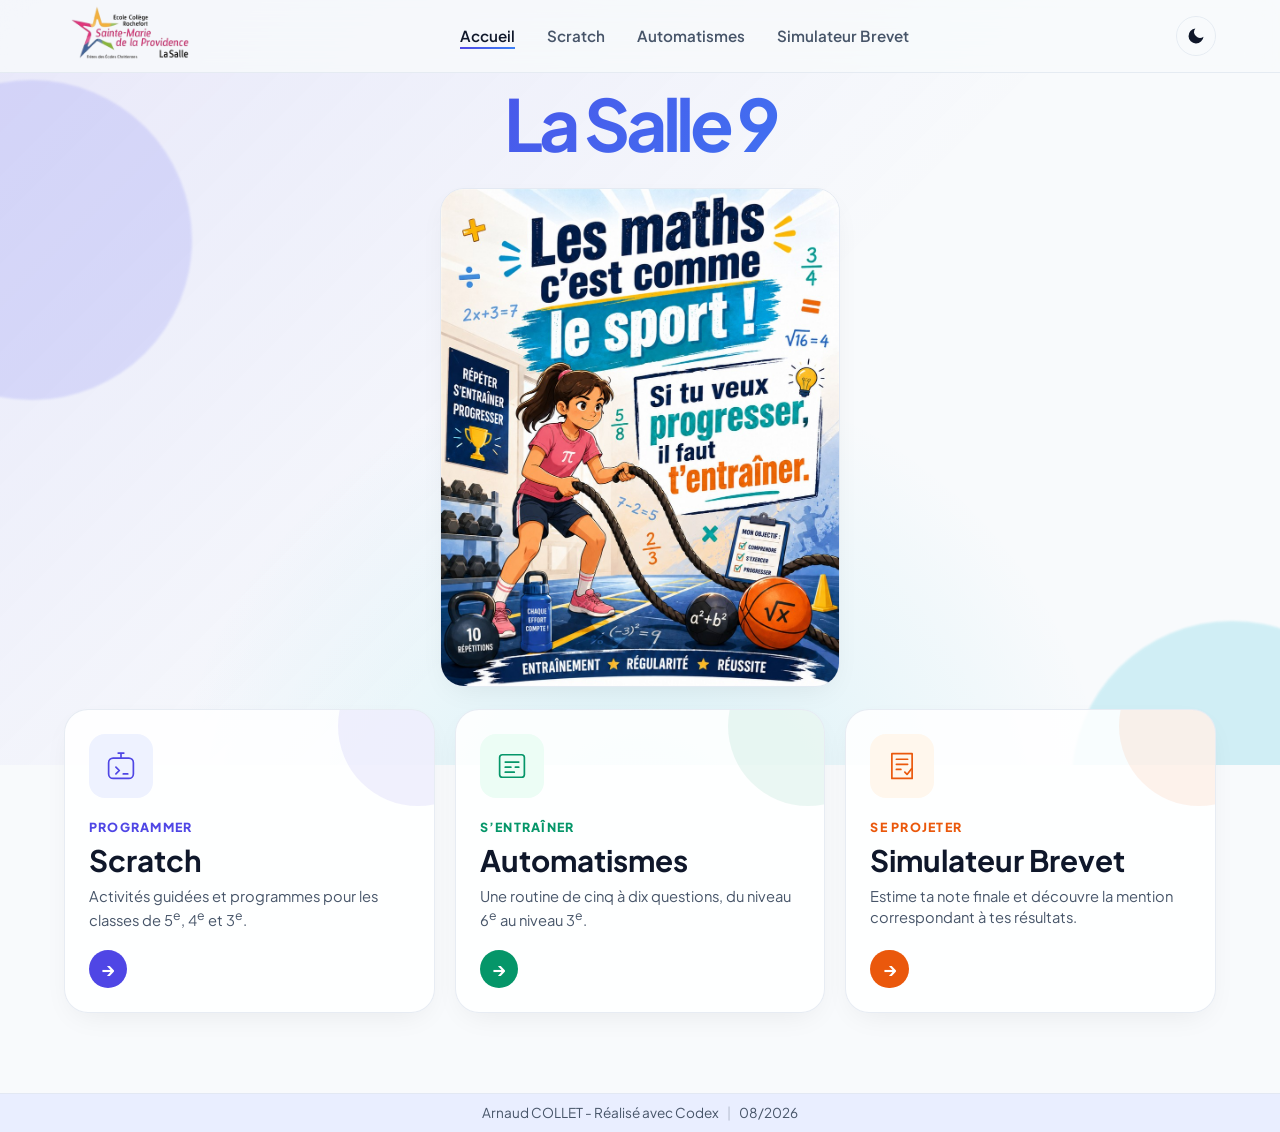
==== index.html @ 9bdbd136 "Corrige le menu sombre et compacte la synthèse" ====
<!DOCTYPE html>
<html lang="fr" data-theme="light">

<head>
  <meta charset="UTF-8">
  <meta name="viewport" content="width=device-width, initial-scale=1.0">
  <meta name="description"
    content="La Salle 9 : activités Scratch, entraînement aux automatismes et simulateur du brevet.">
  <meta name="author" content="Arnaud Collet">
  <meta name="theme-color" content="#f8fafc" media="(prefers-color-scheme: light)">
  <meta name="theme-color" content="#0b0f19" media="(prefers-color-scheme: dark)">
  <link rel="icon" href="assets/favicon.svg" type="image/svg+xml">
  <title>La Salle 9 - Accueil</title>
  <link rel="stylesheet" href="css/style.css?v=32">
  <link rel="stylesheet" href="css/accueil.css?v=8">
</head>

<body>
  <header class="navbar">
    <div class="container nav-container">
      <a href="index.html" class="logo" id="nav-logo" aria-label="La Salle 9 - Accueil">
        <img class="logo-image" src="assets/logo-providence.png" alt="">
      </a>

      <nav aria-label="Navigation principale">
        <ul class="nav-links">
          <li><a href="index.html" class="nav-link active" aria-current="page">Accueil</a></li>
          <li><a href="scratch.html" class="nav-link">Scratch</a></li>
          <li><a href="automatismes/index.html" class="nav-link">Automatismes</a></li>
          <li><a href="calculateur-brevet.html" class="nav-link">Simulateur Brevet</a></li>
        </ul>
      </nav>

      <div class="nav-actions">
        <button class="theme-toggle" id="theme-btn" aria-label="Changer le thème">
          <svg class="moon-icon" viewBox="0 0 24 24" aria-hidden="true">
            <path d="M21 12.79A9 9 0 1 1 11.21 3 7 7 0 0 0 21 12.79z" />
          </svg>
          <svg class="sun-icon" viewBox="0 0 24 24" aria-hidden="true">
            <circle cx="12" cy="12" r="5" />
            <path d="M12 1v2m0 18v2M4.22 4.22l1.42 1.42m12.72 12.72 1.42 1.42M1 12h2m18 0h2M4.22 19.78l1.42-1.42M18.36 5.64l1.42-1.42" />
          </svg>
        </button>
        <button class="menu-toggle" id="menu-btn" aria-label="Menu principal" aria-expanded="false">
          <svg width="24" height="24" viewBox="0 0 24 24" fill="none" stroke="currentColor" stroke-width="2"
            stroke-linecap="round" aria-hidden="true">
            <path d="M4 6h16M4 12h16M4 18h16" />
          </svg>
        </button>
      </div>
    </div>
  </header>

  <main>
    <section class="portal-hero">
      <div class="portal-orb portal-orb-one"></div>
      <div class="portal-orb portal-orb-two"></div>
      <div class="container portal-hero-content">
        <h1><span>La Salle 9</span></h1>
        <img class="portal-illustration" src="assets/accueil-effort.jpg"
          alt="Les maths, c’est comme le sport : pour progresser, il faut s’entraîner"
          width="900" height="1125" decoding="async" fetchpriority="high">
      </div>
    </section>

    <section class="container portal-section" aria-labelledby="spaces-title">
      <h2 id="spaces-title" class="sr-only">Choisir un espace</h2>
      <div class="portal-grid">
        <a class="portal-card portal-card-scratch" href="scratch.html">
          <span class="portal-card-icon" aria-hidden="true">
            <svg viewBox="0 0 64 64">
              <path d="M18 18h28a8 8 0 0 1 8 8v20a8 8 0 0 1-8 8H18a8 8 0 0 1-8-8V26a8 8 0 0 1 8-8Z" />
              <path d="M32 18V9m-5 0h10M23 34l6 6-6 6m13 0h8" />
            </svg>
          </span>
          <span class="portal-card-copy">
            <span class="portal-kicker">Programmer</span>
            <strong>Scratch</strong>
            <span>Activités guidées et programmes pour les classes de 5<sup>e</sup>, 4<sup>e</sup> et 3<sup>e</sup>.</span>
          </span>
          <span class="portal-arrow" aria-hidden="true">→</span>
        </a>

        <a class="portal-card portal-card-auto" href="automatismes/index.html">
          <span class="portal-card-icon" aria-hidden="true">
            <svg viewBox="0 0 64 64">
              <path d="M15 12h34a5 5 0 0 1 5 5v30a5 5 0 0 1-5 5H15a5 5 0 0 1-5-5V17a5 5 0 0 1 5-5Z" />
              <path d="M20 25h24M20 34h10m8 0h6M20 43h16" />
            </svg>
          </span>
          <span class="portal-card-copy">
            <span class="portal-kicker">S’entraîner</span>
            <strong>Automatismes</strong>
            <span>Une routine de cinq à dix questions, du niveau 6<sup>e</sup> au niveau 3<sup>e</sup>.</span>
          </span>
          <span class="portal-arrow" aria-hidden="true">→</span>
        </a>

        <a class="portal-card portal-card-brevet" href="calculateur-brevet.html">
          <span class="portal-card-icon" aria-hidden="true">
            <svg viewBox="0 0 64 64">
              <path d="M14 10h36v44H14zM22 20h20M22 29h20M22 38h8" />
              <path d="m37 43 4 4 8-10" />
            </svg>
          </span>
          <span class="portal-card-copy">
            <span class="portal-kicker">Se projeter</span>
            <strong>Simulateur Brevet</strong>
            <span>Estime ta note finale et découvre la mention correspondant à tes résultats.</span>
          </span>
          <span class="portal-arrow" aria-hidden="true">→</span>
        </a>
      </div>
    </section>
  </main>

  <footer class="footer">
    <div class="container footer-content">
      <div class="footer-nav">
        <a href="index.html" class="footer-nav-link">Accueil</a>
        <a href="scratch.html" class="footer-nav-link">Scratch</a>
        <a href="automatismes/index.html" class="footer-nav-link">Automatismes</a>
        <a href="calculateur-brevet.html" class="footer-nav-link">Simulateur Brevet</a>
      </div>
      <div class="copyright">
        <span>Arnaud COLLET - Réalisé avec Codex</span>
        <span class="divider">|</span>
        <span>08/2026</span>
      </div>
    </div>
  </footer>

  <script src="js/main.js?v=3"></script>
</body>

</html>
---- css/style.css ----
@import url('https://fonts.googleapis.com/css2?family=Plus+Jakarta+Sans:wght@300;400;500;600;700;800&display=swap');

/* ==========================================================================
   Variables & Theme Definition
   ========================================================================== */
:root {
  /* Light Theme Variables */
  --bg-primary: #f8fafc;
  --bg-secondary: #ffffff;
  --text-primary: #0f172a;
  --text-secondary: #475569;
  --accent: #4f46e5;
  --accent-light: #e0e7ff;
  --accent-gradient: linear-gradient(135deg, #4f46e5 0%, #3b82f6 100%);
  --accent-glow: rgba(79, 70, 229, 0.15);

  --card-bg: rgba(255, 255, 255, 0.85);
  --card-border: rgba(226, 232, 240, 0.8);
  --shadow-sm: 0 2px 8px rgba(0, 0, 0, 0.04);
  --shadow-md: 0 10px 30px -10px rgba(0, 0, 0, 0.08);
  --shadow-lg: 0 20px 40px -15px rgba(0, 0, 0, 0.12);

  --nav-bg: rgba(248, 250, 252, 0.8);
  --menu-surface: color-mix(in srgb, var(--accent-light) 72%, var(--bg-secondary));
  --footer-bg: #0f172a;
  --footer-text: #94a3b8;

  /* Indicators */
  --badge-consignes-bg: #fee2e2;
  --badge-consignes-text: #ef4444;
  --badge-programme-bg: #d1fae5;
  --badge-programme-text: #10b981;

  --transition-fast: 0.2s cubic-bezier(0.4, 0, 0.2, 1);
  --transition-normal: 0.3s cubic-bezier(0.4, 0, 0.2, 1);
  --transition-slow: 0.5s cubic-bezier(0.4, 0, 0.2, 1);
}

[data-theme="dark"] {
  /* Dark Theme Variables */
  --bg-primary: #0b0f19;
  --bg-secondary: #111827;
  --text-primary: #f8fafc;
  --text-secondary: #94a3b8;
  --accent: #6366f1;
  --accent-light: rgba(99, 102, 241, 0.15);
  --accent-gradient: linear-gradient(135deg, #6366f1 0%, #3b82f6 100%);
  --accent-glow: rgba(99, 102, 241, 0.25);

  --card-bg: rgba(17, 24, 39, 0.7);
  --card-border: rgba(255, 255, 255, 0.06);
  --shadow-sm: 0 2px 8px rgba(0, 0, 0, 0.2);
  --shadow-md: 0 10px 35px -10px rgba(0, 0, 0, 0.5);
  --shadow-lg: 0 25px 50px -15px rgba(0, 0, 0, 0.7);

  --nav-bg: rgba(11, 15, 25, 0.85);
  --menu-surface: #111827;
  --footer-bg: #030712;
  --footer-text: #64748b;

  /* Indicators */
  --badge-consignes-bg: rgba(239, 68, 68, 0.15);
  --badge-consignes-text: #f87171;
  --badge-programme-bg: rgba(16, 185, 129, 0.15);
  --badge-programme-text: #34d399;
}

/* ==========================================================================
   Base Styles
   ========================================================================== */
*,
*::before,
*::after {
  box-sizing: border-box;
  margin: 0;
  padding: 0;
}

html {
  scroll-behavior: smooth;
}

body {
  font-family: 'Plus Jakarta Sans', sans-serif;
  background-color: var(--bg-primary);
  color: var(--text-primary);
  line-height: 1.6;
  transition: background-color var(--transition-normal), color var(--transition-normal);
  overflow-x: hidden;
}

body.scratch-page {
  background:
    radial-gradient(circle at 8% 9%, var(--accent-glow), transparent 28rem),
    radial-gradient(circle at 94% 36%, rgba(6, 182, 212, 0.08), transparent 25rem),
    var(--bg-primary);
}

/* Custom Scrollbar */
::-webkit-scrollbar {
  width: 10px;
}

::-webkit-scrollbar-track {
  background: var(--bg-primary);
}

::-webkit-scrollbar-thumb {
  background: var(--text-secondary);
  border-radius: 5px;
  border: 3px solid var(--bg-primary);
}

::-webkit-scrollbar-thumb:hover {
  background: var(--accent);
}

/* ==========================================================================
   Typography
   ========================================================================== */
h1,
h2,
h3,
h4 {
  font-weight: 700;
  letter-spacing: -0.025em;
  line-height: 1.25;
}

a {
  color: inherit;
  text-decoration: none;
  transition: color var(--transition-fast);
}

/* ==========================================================================
   Layout Containers
   ========================================================================== */
.container {
  max-width: 1200px;
  margin: 0 auto;
  padding: 0 1.5rem;
}

.section-padding {
  padding: 6rem 0;
}

/* ==========================================================================
   Navbar Component
   ========================================================================== */
.navbar {
  position: fixed;
  top: 0;
  left: 0;
  right: 0;
  z-index: 100;
  background-color: var(--nav-bg);
  backdrop-filter: blur(16px);
  -webkit-backdrop-filter: blur(16px);
  border-bottom: 1px solid var(--card-border);
  transition: background-color var(--transition-normal), border-color var(--transition-normal);
}

.nav-container {
  display: flex;
  justify-content: space-between;
  align-items: center;
  height: 4.5rem;
}

.logo {
  display: flex;
  align-items: center;
  gap: 0.5rem;
  font-size: 1.25rem;
  font-weight: 800;
  background: var(--accent-gradient);
  -webkit-background-clip: text;
  -webkit-text-fill-color: transparent;
}

.logo-image {
  display: block;
  flex-shrink: 0;
  width: auto;
  height: 4rem;
  max-width: min(9rem, 40vw);
  object-fit: contain;
}

.nav-links {
  display: flex;
  align-items: center;
  gap: 2rem;
  list-style: none;
}

.nav-link {
  font-size: 0.95rem;
  font-weight: 600;
  color: var(--text-secondary);
  position: relative;
  padding: 0.25rem 0;
}

.nav-link:hover,
.nav-link.active {
  color: var(--text-primary);
}

.nav-link::after {
  content: '';
  position: absolute;
  bottom: 0;
  left: 0;
  width: 0;
  height: 2px;
  background: var(--accent-gradient);
  transition: width var(--transition-fast);
}

.nav-link:hover::after,
.nav-link.active::after {
  width: 100%;
}

.nav-actions {
  display: flex;
  align-items: center;
  gap: 1rem;
}

/* Theme Toggle Button */
.theme-toggle {
  background: none;
  border: 1px solid var(--card-border);
  color: var(--text-primary);
  width: 2.5rem;
  height: 2.5rem;
  border-radius: 50%;
  cursor: pointer;
  display: flex;
  align-items: center;
  justify-content: center;
  transition: background-color var(--transition-fast), border-color var(--transition-fast), transform var(--transition-fast);
}

.theme-toggle:hover {
  background-color: var(--accent-light);
  border-color: var(--accent);
  transform: scale(1.05);
}

.theme-toggle svg {
  width: 1.25rem;
  height: 1.25rem;
  fill: currentColor;
  -webkit-text-fill-color: initial;
}

.theme-toggle .sun-icon {
  display: none;
}

[data-theme="dark"] .theme-toggle .sun-icon {
  display: block;
}

[data-theme="dark"] .theme-toggle .moon-icon {
  display: none;
}

/* Mobile Menu Button */
.menu-toggle {
  display: none;
  background: none;
  border: none;
  color: var(--text-primary);
  cursor: pointer;
  padding: 0.5rem;
}

/* ==========================================================================
   Hero Section
   ========================================================================== */
.hero {
  position: relative;
  padding: 7rem 0 2rem 0;
  overflow: visible;
  text-align: center;
}

.hero-glow {
  position: absolute;
  top: -10%;
  left: 50%;
  transform: translateX(-50%);
  width: 850px;
  height: 850px;
  background: radial-gradient(circle, var(--accent-glow) 0%, transparent 70%);
  z-index: 0;
  pointer-events: none;
}

.hero > .container {
  position: relative;
  z-index: 2;
}

.hero-title {
  font-size: 3.5rem;
  font-weight: 800;
  margin-bottom: 1.5rem;
  background: var(--accent-gradient);
  -webkit-background-clip: text;
  -webkit-text-fill-color: transparent;
  animation: fadeInUp 0.8s ease-out;
}

.hero-subtitle {
  display: flex;
  align-items: center;
  justify-content: center;
  gap: 0.35rem;
  font-size: 1.5rem;
  font-weight: 400;
  max-width: none;
  margin: 0 auto;
  color: var(--text-secondary);
  line-height: 1.5;
  font-style: italic;
  white-space: nowrap !important;
  animation: fadeInUp 1s ease-out;
}

.hero-quote-text {
  line-height: 1.5;
}

.hero-intro {
  width: 100%;
  max-width: 100%;
  overflow-x: auto;
  margin: 0 auto;
  color: var(--text-secondary);
  font-size: 1.5rem;
  font-weight: 500;
  white-space: nowrap !important;
  scrollbar-width: none;
  animation: fadeInUp 1s ease-out;
}

.hero-intro::-webkit-scrollbar {
  display: none;
}

.hero-image {
  display: block;
  width: min(100%, 400px);
  height: auto;
  margin: 2.25rem auto 0;
  border: 1px solid var(--card-border);
  border-radius: 1.5rem;
  box-shadow: var(--shadow-lg);
  animation: fadeInUp 1.15s ease-out;
}

/* ==========================================================================
   Cards & Grids (Grade Levels)
   ========================================================================== */
.grid-grades {
  position: relative;
  z-index: 2;
  display: grid;
  grid-template-columns: repeat(3, 1fr);
  gap: 2.5rem;
  margin-top: 1.5rem;
}

.scratch-level-grid {
  width: 80%;
  margin-right: auto;
  margin-left: auto;
}

.scratch-page .card-grade {
  padding: 2rem 1.5rem;
}

.scratch-page .card-icon-container {
  width: 4rem;
  height: 4rem;
  margin-bottom: 1.25rem;
  border-radius: 1rem;
}

.scratch-page .card-icon-container svg {
  width: 2.4rem;
  height: 2.4rem;
}

.scratch-page .card-title {
  margin-bottom: 0.7rem;
  font-size: 1.5rem;
}

.scratch-page .card-desc {
  margin-bottom: 1.25rem;
  font-size: 0.9rem;
  line-height: 1.45;
}

.scratch-page .card-button {
  margin-top: auto;
  padding: 0.65rem 1.2rem;
  font-size: 0.9rem;
}

.card-grade {
  background: var(--card-bg);
  border: 1px solid var(--card-border);
  border-radius: 1.5rem;
  padding: 3rem 2rem;
  display: flex;
  flex-direction: column;
  align-items: center;
  text-align: center;
  transition: transform var(--transition-normal), border-color var(--transition-normal), box-shadow var(--transition-normal);
  box-shadow: var(--shadow-sm);
  position: relative;
  overflow: hidden;
}

.card-grade::before {
  content: '';
  position: absolute;
  top: 0;
  left: 0;
  width: 100%;
  height: 4px;
  background: var(--accent-gradient);
  opacity: 0;
  transition: opacity var(--transition-normal);
}

.card-grade:hover {
  transform: translateY(-8px);
  border-color: var(--accent);
  box-shadow: var(--shadow-lg);
}

.card-grade:hover::before {
  opacity: 1;
}

.card-icon-container {
  width: 5rem;
  height: 5rem;
  background: var(--accent-light);
  border-radius: 1.25rem;
  display: flex;
  align-items: center;
  justify-content: center;
  margin-bottom: 2rem;
  color: var(--accent);
  font-size: 2rem;
  transition: transform var(--transition-normal);
}

.card-icon-container svg {
  fill: none;
  stroke: var(--accent);
  stroke-width: 2;
  stroke-linecap: round;
  stroke-linejoin: round;
}

/* Colorful computing icons on the home page */
#card-3e .card-icon-container {
  background: linear-gradient(145deg, #dbeafe, #e0e7ff);
  box-shadow: 0 12px 30px -12px rgba(37, 99, 235, 0.55);
}

#card-4e .card-icon-container {
  background: linear-gradient(145deg, #ffedd5, #fce7f3);
  box-shadow: 0 12px 30px -12px rgba(234, 88, 12, 0.5);
}

#card-5e .card-icon-container {
  background: linear-gradient(145deg, #d1fae5, #cffafe);
  box-shadow: 0 12px 30px -12px rgba(5, 150, 105, 0.5);
}

#card-3e .icon-surface {
  fill: #1e293b;
  stroke: #2563eb;
}

#card-3e .icon-primary {
  stroke: #60a5fa;
}

#card-3e .icon-secondary {
  stroke: #a78bfa;
}

#card-3e .icon-dot-one {
  fill: #fb7185;
  stroke: none;
}

#card-3e .icon-dot-two {
  fill: #fbbf24;
  stroke: none;
}

#card-4e .icon-surface {
  fill: #fff7ed;
  stroke: #f97316;
}

#card-4e .icon-chip {
  fill: #7c3aed;
  stroke: #c084fc;
}

#card-4e .icon-primary {
  stroke: #f97316;
}

#card-4e .icon-secondary-fill {
  fill: #facc15;
  stroke: none;
}

#card-5e .icon-surface {
  fill: #ecfeff;
  stroke: #0891b2;
}

#card-5e .icon-primary {
  stroke: #10b981;
}

#card-5e .icon-secondary {
  stroke: #0e7490;
}

#card-5e .icon-secondary-fill {
  fill: #f59e0b;
  stroke: none;
}

#card-5e .icon-eye-one {
  fill: #2563eb;
  stroke: none;
}

#card-5e .icon-eye-two {
  fill: #8b5cf6;
  stroke: none;
}

[data-theme="dark"] #card-3e .card-icon-container {
  background: linear-gradient(145deg, rgba(37, 99, 235, 0.28), rgba(124, 58, 237, 0.22));
}

[data-theme="dark"] #card-4e .card-icon-container {
  background: linear-gradient(145deg, rgba(249, 115, 22, 0.26), rgba(219, 39, 119, 0.2));
}

[data-theme="dark"] #card-5e .card-icon-container {
  background: linear-gradient(145deg, rgba(16, 185, 129, 0.24), rgba(8, 145, 178, 0.22));
}

.card-grade:hover .card-icon-container {
  transform: scale(1.1) rotate(5deg);
}

.card-title {
  font-size: 1.75rem;
  font-weight: 700;
  margin-bottom: 1rem;
}

.card-desc {
  color: var(--text-secondary);
  margin-bottom: 2rem;
  font-size: 0.95rem;
}

.card-button {
  display: inline-flex;
  align-items: center;
  gap: 0.5rem;
  font-weight: 700;
  font-size: 0.95rem;
  color: var(--accent);
  background: transparent;
  border: 2px solid var(--accent);
  padding: 0.75rem 1.5rem;
  border-radius: 50px;
  cursor: pointer;
  transition: background-color var(--transition-fast), color var(--transition-fast), transform var(--transition-fast);
}

.card-grade:hover .card-button {
  background: var(--accent-gradient);
  color: #ffffff;
  border-color: transparent;
}

.card-button svg {
  width: 1rem;
  height: 1rem;
  fill: none;
  stroke: currentColor;
  stroke-width: 2;
  stroke-linecap: round;
  stroke-linejoin: round;
  transition: transform var(--transition-fast);
}

.card-button:hover svg {
  transform: translateX(3px);
}

/* ==========================================================================
   Page Header
   ========================================================================== */
.product-header {
  position: relative;
  padding: 8rem 0 1.5rem;
  overflow: hidden;
}

.product-header::before {
  content: '';
  position: absolute;
  inset: 0;
  z-index: -1;
  background:
    radial-gradient(circle at 8% 25%, var(--accent-glow), transparent 32rem),
    radial-gradient(circle at 92% 75%, color-mix(in srgb, #06b6d4 8%, transparent), transparent 26rem);
}

.product-header-card {
  position: relative;
  min-height: 10rem;
  padding: 2rem;
  overflow: hidden;
  border: 1px solid var(--card-border);
  border-radius: 1.5rem;
  background: var(--card-bg);
  box-shadow: var(--shadow-md);
  backdrop-filter: blur(14px);
  -webkit-backdrop-filter: blur(14px);
}

.product-header-card::before {
  content: '';
  position: absolute;
  z-index: -1;
  width: 14rem;
  height: 14rem;
  top: -9rem;
  left: -5rem;
  border-radius: 50%;
  background: var(--accent);
  opacity: 0.08;
}

.product-title {
  width: fit-content;
  margin: 0;
  color: transparent;
  background: var(--accent-gradient);
  background-clip: text;
  -webkit-background-clip: text;
  -webkit-text-fill-color: transparent;
  font-size: clamp(2rem, 5vw, 3.25rem);
  font-weight: 800;
  letter-spacing: -0.05em;
  line-height: 1.08;
}

.product-subtitle {
  max-width: 900px;
  margin-top: 0.8rem;
  color: var(--text-secondary);
  font-size: 1rem;
  line-height: 1.6;
}

.scratch-header-card {
  display: grid;
  grid-template-columns: minmax(0, 1fr) auto;
  align-items: center;
  gap: 2rem;
}

.scratch-product-header::before {
  display: none;
}

.scratch-header-image {
  width: 9rem;
  height: 9rem;
  margin: 0;
  object-fit: cover;
  border-radius: 1.15rem;
  box-shadow: var(--shadow-md);
}

.page-header {
  padding: 10rem 0 3rem 0;
  background: radial-gradient(circle at 10% 10%, var(--accent-glow) 0%, transparent 40%);
}

body[data-grade="5e"] .page-header,
body[data-grade="4e"] .page-header,
body[data-grade="3e"] .page-header {
  padding-top: 7.5rem;
}

.back-link {
  display: inline-flex;
  align-items: center;
  gap: 0.5rem;
  padding: 0.65rem 1rem;
  border: 1px solid var(--card-border);
  border-radius: 0.75rem;
  background: var(--bg-secondary);
  box-shadow: var(--shadow-sm);
  font-weight: 600;
  color: var(--text-secondary);
  margin-bottom: 1.5rem;
  transition: color var(--transition-fast), border-color var(--transition-fast),
    background-color var(--transition-fast), transform var(--transition-fast);
}

.back-link:hover {
  color: var(--accent);
  border-color: var(--accent);
  background: var(--accent-light);
  transform: translateY(-1px);
}

.back-link:focus-visible {
  outline: 3px solid var(--accent-glow);
  outline-offset: 3px;
}

.back-link svg {
  width: 1rem;
  height: 1rem;
  fill: none;
  stroke: currentColor;
  stroke-width: 2;
  transform: scaleX(-1);
  transition: transform var(--transition-fast);
}

.back-link:hover svg {
  transform: scaleX(-1) translateX(3px);
}

.page-title-section {
  display: flex;
  align-items: center;
  gap: 1rem;
  margin-bottom: 1rem;
}

.page-title {
  font-size: 3rem;
  font-weight: 800;
}

.page-subtitle {
  width: 100%;
  max-width: none;
  overflow-x: auto;
  color: var(--text-secondary);
  font-size: 1rem;
  white-space: nowrap !important;
  scrollbar-width: none;
}

.page-subtitle::-webkit-scrollbar {
  display: none;
}

/* ==========================================================================
   Assignments Layout & Accordion
   ========================================================================== */
.assignments-list {
  display: flex;
  flex-direction: column;
  gap: 3rem;
}

.card-assignment {
  background: var(--card-bg);
  border: 1px solid var(--card-border);
  border-radius: 1.5rem;
  padding: 2.5rem;
  box-shadow: var(--shadow-md);
  transition: border-color var(--transition-normal), box-shadow var(--transition-normal);
}

.card-assignment:hover {
  border-color: var(--accent-light);
  box-shadow: var(--shadow-lg);
}

.assignment-header {
  display: flex;
  justify-content: space-between;
  align-items: flex-start;
  gap: 1.5rem;
  margin-bottom: 1.5rem;
}

.assignment-title-area {
  display: flex;
  align-items: center;
  gap: 1rem;
}

.assignment-emoji {
  font-size: 2rem;
  background: var(--bg-primary);
  width: 3.5rem;
  height: 3.5rem;
  display: flex;
  align-items: center;
  justify-content: center;
  border-radius: 1rem;
  border: 1px solid var(--card-border);
}

.assignment-title {
  font-size: 1.5rem;
  font-weight: 700;
}

/* Badge Layout */
.assignment-badges {
  display: flex;
  gap: 1rem;
  flex-wrap: wrap;
}

.badge {
  display: inline-flex;
  align-items: center;
  gap: 0.5rem;
  padding: 0.5rem 1rem;
  border-radius: 50px;
  font-size: 0.85rem;
  font-weight: 700;
  font-family: inherit;
  appearance: none;
  border: 1px solid transparent;
  cursor: pointer;
  opacity: 0.62;
  transition: opacity var(--transition-fast), transform var(--transition-fast), box-shadow var(--transition-fast), border-color var(--transition-fast);
}

.badge:hover,
.badge:focus-visible,
.badge.is-active {
  opacity: 1;
  transform: translateY(-1px);
}

.badge.is-active {
  border-color: currentColor;
  box-shadow: var(--shadow-sm);
}

.badge:focus-visible {
  outline: 3px solid var(--accent-light);
  outline-offset: 2px;
}

.badge-consignes {
  background-color: var(--badge-consignes-bg);
  color: var(--badge-consignes-text);
}

.badge-programme {
  background-color: var(--badge-programme-bg);
  color: var(--badge-programme-text);
}

.badge svg {
  width: 0.9rem;
  height: 0.9rem;
  fill: currentColor;
}

/* Embedded Document Frame */
.embed-container {
  position: relative;
  background-color: var(--bg-secondary);
  border: 1px solid var(--card-border);
  border-radius: 1rem;
  overflow: hidden;
  height: 600px;
  box-shadow: var(--shadow-sm);
  display: flex;
  flex-direction: column;
}

.embed-toolbar {
  display: flex;
  justify-content: space-between;
  align-items: center;
  padding: 0.75rem 1.5rem;
  background-color: var(--bg-primary);
  border-bottom: 1px solid var(--card-border);
}

.embed-filename {
  display: flex;
  align-items: center;
  gap: 0.5rem;
  font-size: 0.9rem;
  font-weight: 600;
  color: var(--text-secondary);
}

.embed-filename svg {
  width: 1.1rem;
  height: 1.1rem;
  fill: none;
  stroke: var(--accent);
  stroke-width: 2;
}

.embed-actions {
  display: flex;
  gap: 0.75rem;
}

.btn-embed-action {
  background: var(--bg-secondary);
  border: 1px solid var(--card-border);
  color: var(--text-primary);
  padding: 0.4rem 0.8rem;
  border-radius: 6px;
  font-size: 0.8rem;
  font-weight: 600;
  cursor: pointer;
  display: flex;
  align-items: center;
  gap: 0.25rem;
  transition: background-color var(--transition-fast), border-color var(--transition-fast);
}

.btn-embed-action:hover {
  background-color: var(--accent-light);
  border-color: var(--accent);
  color: var(--accent);
}

.btn-embed-action[hidden] {
  display: none;
}

.btn-embed-action svg {
  width: 0.9rem;
  height: 0.9rem;
  fill: none;
  stroke: currentColor;
  stroke-width: 2;
  stroke-linecap: round;
  stroke-linejoin: round;
}

.embed-iframe-wrapper {
  flex-grow: 1;
  position: relative;
  height: 100%;
}

.embed-iframe {
  width: 100%;
  height: 100%;
  border: none;
}

.embed-container.scratch-view .embed-iframe-wrapper {
  display: grid;
  grid-template-columns: minmax(0, 1fr);
  background-color: var(--bg-primary);
}

.embed-container.scratch-view.scratch-multiple .embed-iframe-wrapper {
  grid-template-columns: repeat(2, minmax(0, 1fr));
}

/* Skeleton / Spinner Loader for iframe */
.skeleton-loader {
  position: absolute;
  top: 0;
  left: 0;
  right: 0;
  bottom: 0;
  background-color: var(--bg-secondary);
  display: flex;
  flex-direction: column;
  align-items: center;
  justify-content: center;
  gap: 1rem;
  z-index: 10;
  transition: opacity 0.5s ease;
  pointer-events: none;
}

.skeleton-loader.is-hidden {
  opacity: 0;
  visibility: hidden;
}

.spinner {
  width: 3rem;
  height: 3rem;
  border: 4px solid var(--card-border);
  border-top-color: var(--accent);
  border-radius: 50%;
  animation: spin 1s linear infinite;
}

.loader-text {
  font-size: 0.9rem;
  color: var(--text-secondary);
  font-weight: 500;
}

/* ==========================================================================
   Footer Component
   ========================================================================== */
.footer {
  background-color: var(--menu-surface);
  color: var(--text-secondary);
  padding: 0.5rem 0;
  border-top: 1px solid var(--card-border);
}

.footer-content {
  display: flex;
  flex-direction: column;
  align-items: center;
  gap: 0;
  text-align: center;
}

.footer-logo {
  font-size: 1.5rem;
  font-weight: 800;
  background: var(--accent-gradient);
  -webkit-background-clip: text;
  -webkit-text-fill-color: transparent;
}

.footer-nav {
  display: none;
}

.footer-nav-link {
  font-size: 0.9rem;
  font-weight: 500;
}

.footer-nav-link:hover {
  color: #ffffff;
}

.copyright {
  font-size: clamp(0.65rem, 2.7vw, 0.85rem);
  margin-top: 0;
  border-top: 0;
  padding-top: 0;
  width: auto;
  display: flex;
  justify-content: center;
  align-items: center;
  gap: 0.5rem;
  white-space: nowrap;
}

.copyright span.divider {
  opacity: 0.3;
}

/* ==========================================================================
   Keyframes & Animations
   ========================================================================== */
@keyframes fadeInUp {
  from {
    opacity: 0;
    transform: translateY(20px);
  }

  to {
    opacity: 1;
    transform: translateY(0);
  }
}

@keyframes spin {
  to {
    transform: rotate(360deg);
  }
}

/* ==========================================================================
   Media Queries & Responsiveness
   ========================================================================== */
@media (max-width: 1024px) {
  .nav-links {
    gap: 1rem;
  }

  .nav-link {
    font-size: 0.86rem;
  }

  .grid-grades {
    gap: 1.5rem;
  }

  .hero-title {
    font-size: 3rem;
  }

  .hero-subtitle {
    white-space: normal;
  }
}

@media (max-width: 768px) {
  .scratch-level-grid {
    width: 100%;
  }

  .scratch-page .card-grade {
    padding: 1.25rem 1.1rem;
    border-radius: 1.2rem;
  }

  .scratch-page .card-icon-container {
    width: 3.5rem;
    height: 3.5rem;
    margin-bottom: 0.75rem;
    border-radius: 1rem;
  }

  .scratch-page .card-icon-container svg {
    width: 2.15rem;
    height: 2.15rem;
  }

  .scratch-page .card-title {
    margin-bottom: 0.5rem;
    font-size: 1.35rem;
  }

  .scratch-page .card-desc {
    margin-bottom: 1rem;
    font-size: 0.84rem;
    line-height: 1.4;
  }

  .scratch-page .card-button {
    padding: 0.6rem 1rem;
    font-size: 0.85rem;
  }

  .section-padding {
    padding: 4rem 0;
  }

  .scratch-page main.section-padding {
    padding-right: 1.5rem;
    padding-left: 1.5rem;
  }

  .product-header {
    padding: 6.5rem 0 1rem;
  }

  .product-header-card {
    min-height: 8rem;
    padding: 1.25rem;
  }

  .scratch-header-card {
    gap: 1rem;
  }

  .scratch-header-image {
    width: 6rem;
    height: 6rem;
    border-radius: 0.9rem;
  }

  .page-subtitle,
  .hero-intro {
    overflow-x: visible;
    white-space: normal !important;
  }

  /* Mobile Navbar */
  .nav-container {
    position: relative;
    justify-content: flex-start;
  }

  .nav-container > nav {
    flex: 0 0 0;
    width: 0;
  }

  .nav-actions {
    flex-shrink: 0;
    gap: 0.5rem;
    margin-left: auto;
  }

  .theme-toggle,
  .menu-toggle {
    display: flex;
    flex-shrink: 0;
    align-items: center;
    justify-content: center;
  }

  .menu-toggle {
    width: 2.5rem;
    height: 2.5rem;
  }

  .nav-links {
    display: none;
    /* Mobile menu toggled by JS */
    position: absolute;
    top: 4.5rem;
    left: 0;
    right: 0;
    background-color: var(--menu-surface);
    flex-direction: column;
    padding: 2rem;
    gap: 1.5rem;
    border-bottom: 1px solid var(--card-border);
    box-shadow: var(--shadow-lg);
  }

  .nav-links.open {
    display: flex;
  }

  .grid-grades {
    grid-template-columns: 1fr;
    max-width: 450px;
    margin: 1.5rem auto 0 auto;
  }

  .hero-title {
    font-size: 2.25rem;
  }

  .hero-subtitle {
    font-size: 1.15rem;
  }

  .page-title {
    font-size: 2.25rem;
  }

  .card-assignment {
    padding: 1.5rem;
  }

  .assignment-header {
    flex-direction: column;
    align-items: flex-start;
    gap: 1rem;
  }

  .assignment-title {
    font-size: 1.1rem;
    line-height: 1.3;
  }

  .assignment-badges {
    width: 100%;
  }

  .embed-container {
    height: 450px;
  }

  .embed-container:not(.scratch-view) .embed-filename {
    display: none;
  }

  .embed-container:not(.scratch-view) .embed-actions {
    width: 100%;
  }

  .embed-container:not(.scratch-view) .btn-embed-action {
    flex: 1;
    justify-content: center;
  }

  .embed-container.scratch-view.scratch-multiple {
    height: 850px;
  }

  .embed-container.scratch-view.scratch-multiple .embed-iframe-wrapper {
    grid-template-columns: 1fr;
    grid-template-rows: repeat(2, minmax(0, 1fr));
  }

}
---- css/accueil.css ----
.portal-hero {
  position: relative;
  min-height: 29rem;
  padding: 5.5rem 0 3.5rem;
  overflow: hidden;
  isolation: isolate;
}

.portal-hero::before {
  content: '';
  position: absolute;
  inset: 0;
  z-index: -2;
  background:
    linear-gradient(135deg, color-mix(in srgb, var(--accent) 10%, transparent), transparent 55%),
    radial-gradient(circle at 50% 110%, color-mix(in srgb, #06b6d4 13%, transparent), transparent 45%);
}

.portal-orb {
  position: absolute;
  z-index: -1;
  width: 20rem;
  aspect-ratio: 1;
  border-radius: 50%;
  filter: blur(1px);
  opacity: 0.16;
}

.portal-orb-one {
  top: 5rem;
  left: -8rem;
  background: #6366f1;
}

.portal-orb-two {
  right: -7rem;
  bottom: -11rem;
  background: #06b6d4;
}

.portal-hero-content {
  max-width: 850px;
  text-align: center;
}

.portal-eyebrow {
  display: inline-flex;
  margin-bottom: 1.25rem;
  padding: 0.45rem 0.9rem;
  border: 1px solid var(--card-border);
  border-radius: 999px;
  color: var(--accent);
  background: var(--card-bg);
  font-size: 0.78rem;
  font-weight: 800;
  letter-spacing: 0.12em;
  text-transform: uppercase;
  box-shadow: var(--shadow-sm);
}

.portal-hero h1 {
  font-size: clamp(2.25rem, 5.6vw, 4.5rem);
  line-height: 0.98;
  letter-spacing: -0.065em;
}

.portal-hero h1 span {
  display: block;
  padding-bottom: 0.08em;
  color: transparent;
  background: var(--accent-gradient);
  -webkit-background-clip: text;
  background-clip: text;
}

.portal-illustration {
  display: block;
  width: min(100%, 400px);
  height: auto;
  margin: 1.5rem auto 1.35rem;
  border: 1px solid var(--card-border);
  border-radius: 1.5rem;
  box-shadow: var(--shadow-md);
}

.portal-lead {
  max-width: 660px;
  margin: 0 auto;
  color: var(--text-secondary);
  font-size: clamp(1.05rem, 2vw, 1.3rem);
}

.portal-section {
  margin-top: -3.5rem;
  padding-bottom: 5rem;
  position: relative;
  z-index: 2;
}

.portal-grid {
  display: grid;
  grid-template-columns: repeat(3, minmax(0, 1fr));
  gap: 1.25rem;
}

.portal-card {
  --card-accent: #4f46e5;
  --card-soft: #eef2ff;
  position: relative;
  display: flex;
  min-width: 0;
  min-height: 19rem;
  padding: 1.5rem;
  flex-direction: column;
  align-items: flex-start;
  overflow: hidden;
  border: 1px solid var(--card-border);
  border-radius: 1.5rem;
  background: var(--card-bg);
  box-shadow: var(--shadow-md);
  transition: transform var(--transition-normal), box-shadow var(--transition-normal), border-color var(--transition-normal);
}

.portal-card::before {
  content: '';
  position: absolute;
  width: 10rem;
  height: 10rem;
  right: -4rem;
  top: -4rem;
  border-radius: 50%;
  background: var(--card-accent);
  opacity: 0.08;
  transition: transform var(--transition-normal);
}

.portal-card:hover,
.portal-card:focus-visible {
  transform: translateY(-8px);
  border-color: color-mix(in srgb, var(--card-accent) 45%, transparent);
  box-shadow: var(--shadow-lg);
  outline: none;
}

.portal-card:hover::before,
.portal-card:focus-visible::before {
  transform: scale(1.3);
}

.portal-card-auto {
  --card-accent: #059669;
  --card-soft: #ecfdf5;
}

.portal-card-brevet {
  --card-accent: #ea580c;
  --card-soft: #fff7ed;
}

.portal-card-icon {
  display: grid;
  width: 4rem;
  height: 4rem;
  place-items: center;
  border-radius: 1rem;
  color: var(--card-accent);
  background: var(--card-soft);
}

[data-theme="dark"] .portal-card-icon {
  background: color-mix(in srgb, var(--card-accent) 16%, var(--bg-secondary));
}

.portal-card-icon svg {
  width: 2.25rem;
  height: 2.25rem;
  fill: none;
  stroke: currentColor;
  stroke-width: 3;
  stroke-linecap: round;
  stroke-linejoin: round;
}

.portal-card-copy {
  display: flex;
  min-width: 0;
  margin-top: 1.25rem;
  flex-direction: column;
}

.portal-kicker {
  margin-bottom: 0.4rem;
  color: var(--card-accent);
  font-size: 0.78rem;
  font-weight: 800;
  letter-spacing: 0.1em;
  text-transform: uppercase;
}

.portal-card-copy strong {
  margin-bottom: 0.55rem;
  color: var(--text-primary);
  font-size: clamp(1.45rem, 2.5vw, 1.85rem);
  line-height: 1.1;
}

.portal-card-copy > span:last-child {
  color: var(--text-secondary);
  font-size: 0.92rem;
  line-height: 1.45;
}

.portal-arrow {
  display: grid;
  width: 2.4rem;
  height: 2.4rem;
  margin-top: auto;
  place-items: center;
  border-radius: 50%;
  color: #fff;
  background: var(--card-accent);
  font-size: 1.15rem;
  font-weight: 700;
  transition: transform var(--transition-fast);
}

.portal-card:hover .portal-arrow,
.portal-card:focus-visible .portal-arrow {
  transform: translateX(5px);
}

.sr-only {
  position: absolute;
  width: 1px;
  height: 1px;
  padding: 0;
  margin: -1px;
  overflow: hidden;
  clip: rect(0, 0, 0, 0);
  white-space: nowrap;
  border: 0;
}

@media (max-width: 900px) {
  .portal-grid {
    grid-template-columns: minmax(0, 1fr);
  }

  .portal-card {
    min-height: 15rem;
  }
}

@media (max-width: 600px) {
  .portal-hero {
    min-height: 25rem;
    padding: 5.5rem 0 2.5rem;
  }

  .portal-illustration {
    width: min(100%, 400px);
    height: auto;
    margin: 1.25rem auto;
    border-radius: 1.15rem;
  }

  .portal-section {
    margin-top: -2.5rem;
    padding-bottom: 4rem;
  }

  .portal-grid {
    gap: 0.75rem;
  }

  .portal-card {
    display: grid;
    grid-template-columns: 3.25rem minmax(0, 1fr) 2.35rem;
    min-height: 0;
    padding: 1rem;
    align-items: center;
    gap: 0.8rem;
    border-radius: 1.1rem;
  }

  .portal-card::before {
    width: 7rem;
    height: 7rem;
    right: -3rem;
    top: -3rem;
  }

  .portal-card-icon {
    width: 3.25rem;
    height: 3.25rem;
    border-radius: 0.9rem;
  }

  .portal-card-icon svg {
    width: 1.85rem;
    height: 1.85rem;
  }

  .portal-card-copy {
    margin-top: 0;
  }

  .portal-kicker {
    margin-bottom: 0.2rem;
    font-size: 0.66rem;
  }

  .portal-card-copy strong {
    margin-bottom: 0.3rem;
    font-size: 1.25rem;
    overflow-wrap: anywhere;
  }

  .portal-card-copy > span:last-child {
    font-size: 0.86rem;
    line-height: 1.3;
  }

  .portal-arrow {
    width: 2.35rem;
    height: 2.35rem;
    margin-top: 0;
    font-size: 1.1rem;
  }
}
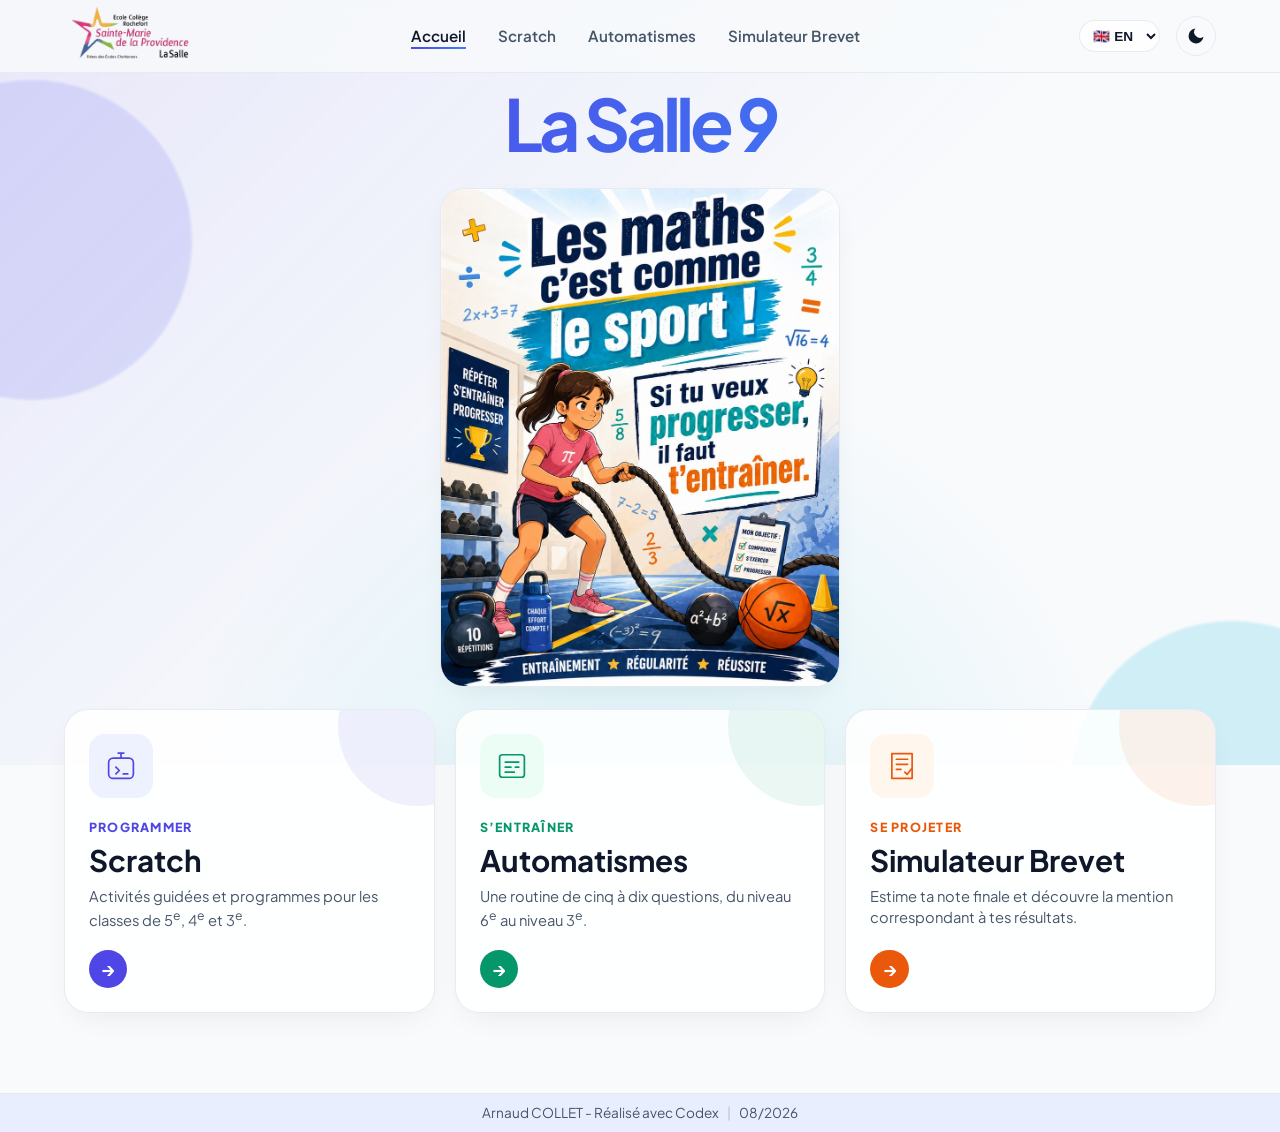
==== commit 53948dea: "Ajoute la version multilingue" ====
--- a/index.html
+++ b/index.html
@@ -5,7 +5,7 @@
   <meta charset="UTF-8">
   <meta name="viewport" content="width=device-width, initial-scale=1.0">
   <meta name="description"
-    content="La Salle 9 : activités Scratch, entraînement aux automatismes et simulateur du brevet.">
+    content="La Salle 9 : activités Scratch, entraînement aux automatismes et simulateur du brevet." data-i18n-content="home.meta_desc">
   <meta name="author" content="Arnaud Collet">
   <meta name="theme-color" content="#f8fafc" media="(prefers-color-scheme: light)">
   <meta name="theme-color" content="#0b0f19" media="(prefers-color-scheme: dark)">
@@ -18,21 +18,21 @@
 <body>
   <header class="navbar">
     <div class="container nav-container">
-      <a href="index.html" class="logo" id="nav-logo" aria-label="La Salle 9 - Accueil">
+      <a href="index.html" class="logo" id="nav-logo" aria-label="La Salle 9 - Accueil" data-i18n-aria-label="nav.logo_alt">
         <img class="logo-image" src="assets/logo-providence.png" alt="">
       </a>
 
       <nav aria-label="Navigation principale">
         <ul class="nav-links">
-          <li><a href="index.html" class="nav-link active" aria-current="page">Accueil</a></li>
-          <li><a href="scratch.html" class="nav-link">Scratch</a></li>
-          <li><a href="automatismes/index.html" class="nav-link">Automatismes</a></li>
-          <li><a href="calculateur-brevet.html" class="nav-link">Simulateur Brevet</a></li>
+          <li><a href="index.html" class="nav-link active" aria-current="page" data-i18n="nav.home">Accueil</a></li>
+          <li><a href="scratch.html" class="nav-link" data-i18n="nav.scratch">Scratch</a></li>
+          <li><a href="automatismes/index.html" class="nav-link" data-i18n="nav.automatismes">Automatismes</a></li>
+          <li><a href="calculateur-brevet.html" class="nav-link" data-i18n="nav.brevet">Simulateur Brevet</a></li>
         </ul>
       </nav>
 
       <div class="nav-actions">
-        <button class="theme-toggle" id="theme-btn" aria-label="Changer le thème">
+        <button class="theme-toggle" id="theme-btn" aria-label="Changer le thème" data-i18n-aria-label="nav.theme_toggle">
           <svg class="moon-icon" viewBox="0 0 24 24" aria-hidden="true">
             <path d="M21 12.79A9 9 0 1 1 11.21 3 7 7 0 0 0 21 12.79z" />
           </svg>
@@ -41,7 +41,7 @@
             <path d="M12 1v2m0 18v2M4.22 4.22l1.42 1.42m12.72 12.72 1.42 1.42M1 12h2m18 0h2M4.22 19.78l1.42-1.42M18.36 5.64l1.42-1.42" />
           </svg>
         </button>
-        <button class="menu-toggle" id="menu-btn" aria-label="Menu principal" aria-expanded="false">
+        <button class="menu-toggle" id="menu-btn" aria-label="Menu principal" aria-expanded="false" data-i18n-aria-label="nav.menu_toggle">
           <svg width="24" height="24" viewBox="0 0 24 24" fill="none" stroke="currentColor" stroke-width="2"
             stroke-linecap="round" aria-hidden="true">
             <path d="M4 6h16M4 12h16M4 18h16" />
@@ -56,7 +56,7 @@
       <div class="portal-orb portal-orb-one"></div>
       <div class="portal-orb portal-orb-two"></div>
       <div class="container portal-hero-content">
-        <h1><span>La Salle 9</span></h1>
+        <h1><span data-i18n="home.title">La Salle 9</span></h1>
         <img class="portal-illustration" src="assets/accueil-effort.jpg"
           alt="Les maths, c’est comme le sport : pour progresser, il faut s’entraîner"
           width="900" height="1125" decoding="async" fetchpriority="high">
@@ -74,9 +74,9 @@
             </svg>
           </span>
           <span class="portal-card-copy">
-            <span class="portal-kicker">Programmer</span>
-            <strong>Scratch</strong>
-            <span>Activités guidées et programmes pour les classes de 5<sup>e</sup>, 4<sup>e</sup> et 3<sup>e</sup>.</span>
+            <span class="portal-kicker" data-i18n="home.scratch_kicker">Programmer</span>
+            <strong data-i18n="home.scratch_title">Scratch</strong>
+            <span data-i18n="home.scratch_desc">Activités guidées et programmes pour les classes de 5<sup>e</sup>, 4<sup>e</sup> et 3<sup>e</sup>.</span>
           </span>
           <span class="portal-arrow" aria-hidden="true">→</span>
         </a>
@@ -89,9 +89,9 @@
             </svg>
           </span>
           <span class="portal-card-copy">
-            <span class="portal-kicker">S’entraîner</span>
-            <strong>Automatismes</strong>
-            <span>Une routine de cinq à dix questions, du niveau 6<sup>e</sup> au niveau 3<sup>e</sup>.</span>
+            <span class="portal-kicker" data-i18n="home.auto_kicker">S’entraîner</span>
+            <strong data-i18n="home.auto_title">Automatismes</strong>
+            <span data-i18n="home.auto_desc">Une routine de cinq à dix questions, du niveau 6<sup>e</sup> au niveau 3<sup>e</sup>.</span>
           </span>
           <span class="portal-arrow" aria-hidden="true">→</span>
         </a>
@@ -104,9 +104,9 @@
             </svg>
           </span>
           <span class="portal-card-copy">
-            <span class="portal-kicker">Se projeter</span>
-            <strong>Simulateur Brevet</strong>
-            <span>Estime ta note finale et découvre la mention correspondant à tes résultats.</span>
+            <span class="portal-kicker" data-i18n="home.brevet_kicker">Se projeter</span>
+            <strong data-i18n="home.brevet_title">Simulateur Brevet</strong>
+            <span data-i18n="home.brevet_desc">Estime ta note finale et découvre la mention correspondant à tes résultats.</span>
           </span>
           <span class="portal-arrow" aria-hidden="true">→</span>
         </a>
@@ -117,19 +117,21 @@
   <footer class="footer">
     <div class="container footer-content">
       <div class="footer-nav">
-        <a href="index.html" class="footer-nav-link">Accueil</a>
-        <a href="scratch.html" class="footer-nav-link">Scratch</a>
-        <a href="automatismes/index.html" class="footer-nav-link">Automatismes</a>
-        <a href="calculateur-brevet.html" class="footer-nav-link">Simulateur Brevet</a>
+        <a href="index.html" class="footer-nav-link" data-i18n="nav.home">Accueil</a>
+        <a href="scratch.html" class="footer-nav-link" data-i18n="nav.scratch">Scratch</a>
+        <a href="automatismes/index.html" class="footer-nav-link" data-i18n="nav.automatismes">Automatismes</a>
+        <a href="calculateur-brevet.html" class="footer-nav-link" data-i18n="nav.brevet">Simulateur Brevet</a>
       </div>
       <div class="copyright">
-        <span>Arnaud COLLET - Réalisé avec Codex</span>
+        <span data-i18n="footer.copyright">Arnaud COLLET - Réalisé avec Codex</span>
         <span class="divider">|</span>
         <span>08/2026</span>
       </div>
     </div>
   </footer>
 
+  <script src="js/translations.js"></script>
+  <script src="js/i18n.js"></script>
   <script src="js/main.js?v=3"></script>
 </body>
 
--- a/css/style.css
+++ b/css/style.css
@@ -271,6 +271,42 @@
   display: none;
 }
 
+/* Language Selector */
+.lang-selector {
+  display: flex;
+  align-items: center;
+}
+
+.lang-select-input {
+  background: var(--card-bg, #ffffff);
+  border: 1px solid var(--card-border, #e2e8f0);
+  color: var(--text-primary, #0f172a);
+  font-size: 0.85rem;
+  font-weight: 600;
+  padding: 0.4rem 0.6rem;
+  border-radius: 1.25rem;
+  cursor: pointer;
+  outline: none;
+  transition: background-color var(--transition-fast), border-color var(--transition-fast);
+}
+
+.lang-select-input:hover,
+.lang-select-input:focus {
+  border-color: var(--accent, #3b82f6);
+  background-color: var(--accent-light, #eff6ff);
+}
+
+[data-theme="dark"] .lang-select-input {
+  background: var(--card-bg, #1e293b);
+  border-color: var(--card-border, #334155);
+  color: var(--text-primary, #f8fafc);
+}
+
+[data-theme="dark"] .lang-select-input:hover,
+[data-theme="dark"] .lang-select-input:focus {
+  background-color: rgba(59, 130, 246, 0.2);
+}
+
 /* Mobile Menu Button */
 .menu-toggle {
   display: none;
@@ -1254,8 +1290,8 @@
     right: 0;
     background-color: var(--menu-surface);
     flex-direction: column;
-    padding: 2rem;
-    gap: 1.5rem;
+    padding: 1.5rem 2rem;
+    gap: 1.25rem;
     border-bottom: 1px solid var(--card-border);
     box-shadow: var(--shadow-lg);
   }
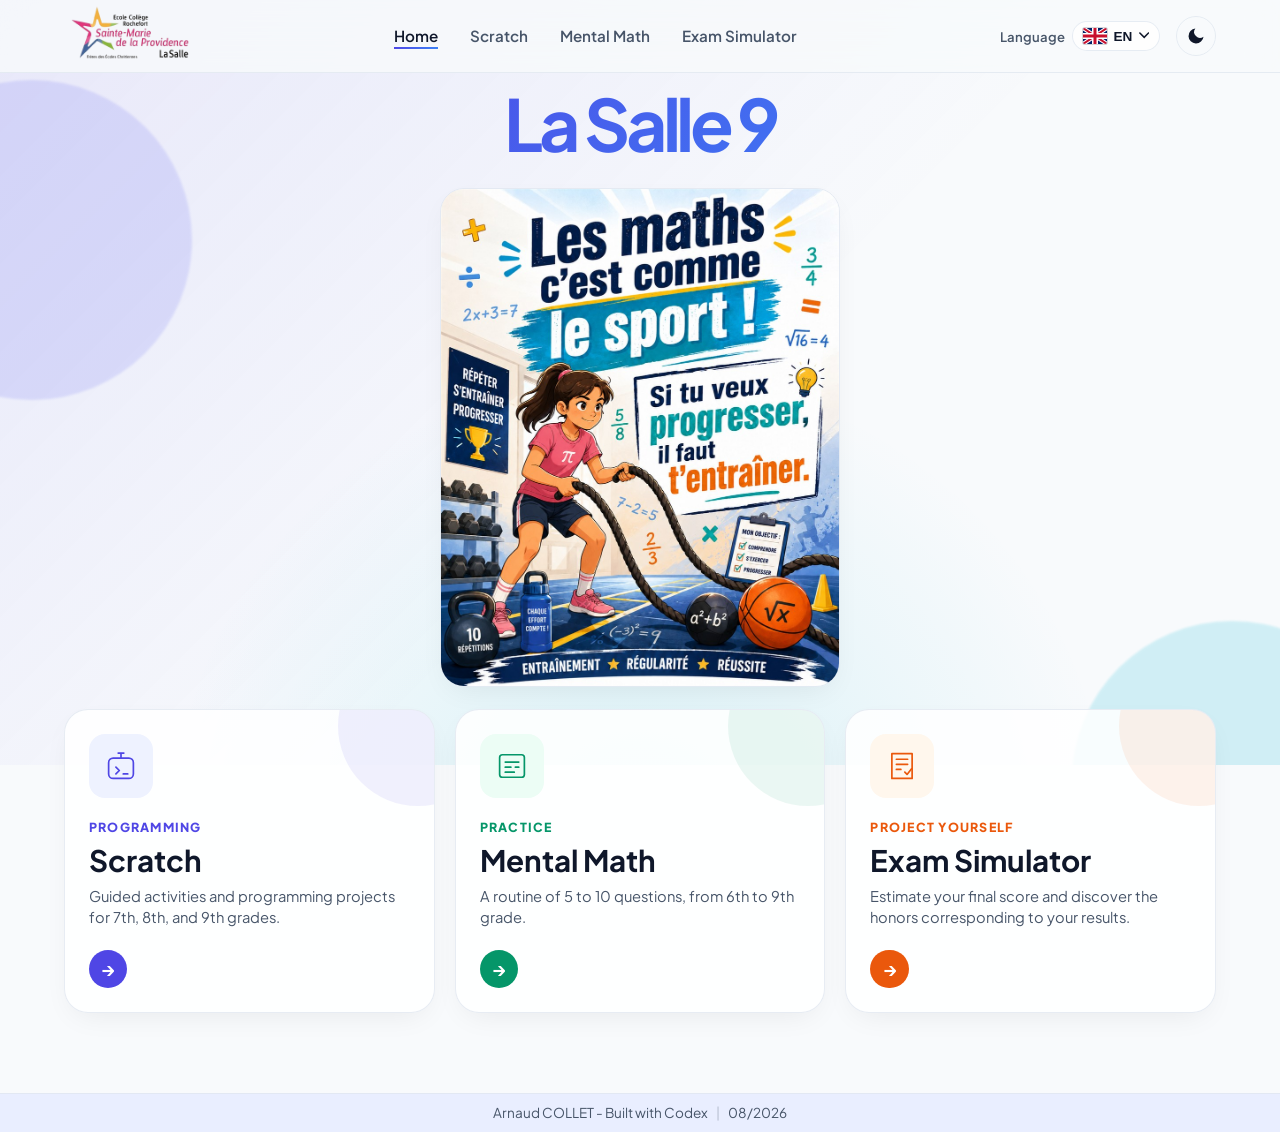
==== commit 10fb1573: "Corrige le sélecteur et les traductions" ====
--- a/index.html
+++ b/index.html
@@ -11,7 +11,7 @@
   <meta name="theme-color" content="#0b0f19" media="(prefers-color-scheme: dark)">
   <link rel="icon" href="assets/favicon.svg" type="image/svg+xml">
   <title>La Salle 9 - Accueil</title>
-  <link rel="stylesheet" href="css/style.css?v=32">
+  <link rel="stylesheet" href="css/style.css?v=33">
   <link rel="stylesheet" href="css/accueil.css?v=8">
 </head>
 
@@ -130,8 +130,8 @@
     </div>
   </footer>
 
-  <script src="js/translations.js"></script>
-  <script src="js/i18n.js"></script>
+  <script src="js/translations.js?v=2"></script>
+  <script src="js/i18n.js?v=2"></script>
   <script src="js/main.js?v=3"></script>
 </body>
 
--- a/css/style.css
+++ b/css/style.css
@@ -273,11 +273,22 @@
 
 /* Language Selector */
 .lang-selector {
-  display: flex;
-  align-items: center;
-}
-
-.lang-select-input {
+  position: relative;
+  display: flex;
+  align-items: center;
+  gap: 0.45rem;
+}
+
+.lang-selector-label {
+  color: var(--text-secondary, #475569);
+  font-size: 0.82rem;
+  font-weight: 600;
+}
+
+.lang-select-trigger {
+  display: inline-flex;
+  align-items: center;
+  gap: 0.42rem;
   background: var(--card-bg, #ffffff);
   border: 1px solid var(--card-border, #e2e8f0);
   color: var(--text-primary, #0f172a);
@@ -290,20 +301,94 @@
   transition: background-color var(--transition-fast), border-color var(--transition-fast);
 }
 
-.lang-select-input:hover,
-.lang-select-input:focus {
+.lang-select-trigger:hover,
+.lang-select-trigger:focus-visible {
   border-color: var(--accent, #3b82f6);
   background-color: var(--accent-light, #eff6ff);
-}
-
-[data-theme="dark"] .lang-select-input {
+  outline: 2px solid var(--accent-light, #eff6ff);
+  outline-offset: 2px;
+}
+
+.lang-flag {
+  display: block;
+  width: 1.5rem;
+  height: 1rem;
+  flex: 0 0 auto;
+  border-radius: 0.13rem;
+  box-shadow: 0 0 0 1px rgba(15, 23, 42, 0.18);
+}
+
+.lang-current-flag {
+  display: block;
+}
+
+.lang-chevron {
+  width: 0.65rem;
+  height: 0.45rem;
+  transition: transform var(--transition-fast);
+}
+
+.lang-select-trigger[aria-expanded="true"] .lang-chevron {
+  transform: rotate(180deg);
+}
+
+.lang-menu {
+  position: absolute;
+  z-index: 100;
+  top: calc(100% + 0.5rem);
+  right: 0;
+  min-width: 10.5rem;
+  padding: 0.35rem;
+  border: 1px solid var(--card-border, #e2e8f0);
+  border-radius: 0.75rem;
+  background: var(--card-bg, #ffffff);
+  box-shadow: var(--shadow-lg);
+}
+
+.lang-menu[hidden] {
+  display: none;
+}
+
+.lang-option {
+  display: flex;
+  align-items: center;
+  gap: 0.65rem;
+  width: 100%;
+  padding: 0.55rem 0.65rem;
+  border: 0;
+  border-radius: 0.5rem;
+  background: transparent;
+  color: var(--text-primary, #0f172a);
+  font: inherit;
+  font-size: 0.86rem;
+  text-align: left;
+  cursor: pointer;
+}
+
+.lang-option:hover,
+.lang-option:focus-visible,
+.lang-option.selected {
+  background: var(--accent-light, #eff6ff);
+  outline: none;
+}
+
+.lang-option.selected {
+  color: var(--accent, #2563eb);
+  font-weight: 700;
+}
+
+[data-theme="dark"] .lang-select-trigger,
+[data-theme="dark"] .lang-menu {
   background: var(--card-bg, #1e293b);
   border-color: var(--card-border, #334155);
   color: var(--text-primary, #f8fafc);
 }
 
-[data-theme="dark"] .lang-select-input:hover,
-[data-theme="dark"] .lang-select-input:focus {
+[data-theme="dark"] .lang-select-trigger:hover,
+[data-theme="dark"] .lang-select-trigger:focus-visible,
+[data-theme="dark"] .lang-option:hover,
+[data-theme="dark"] .lang-option:focus-visible,
+[data-theme="dark"] .lang-option.selected {
   background-color: rgba(59, 130, 246, 0.2);
 }
 
@@ -1180,6 +1265,10 @@
 }
 
 @media (max-width: 768px) {
+  .lang-selector-label {
+    display: none;
+  }
+
   .scratch-level-grid {
     width: 100%;
   }
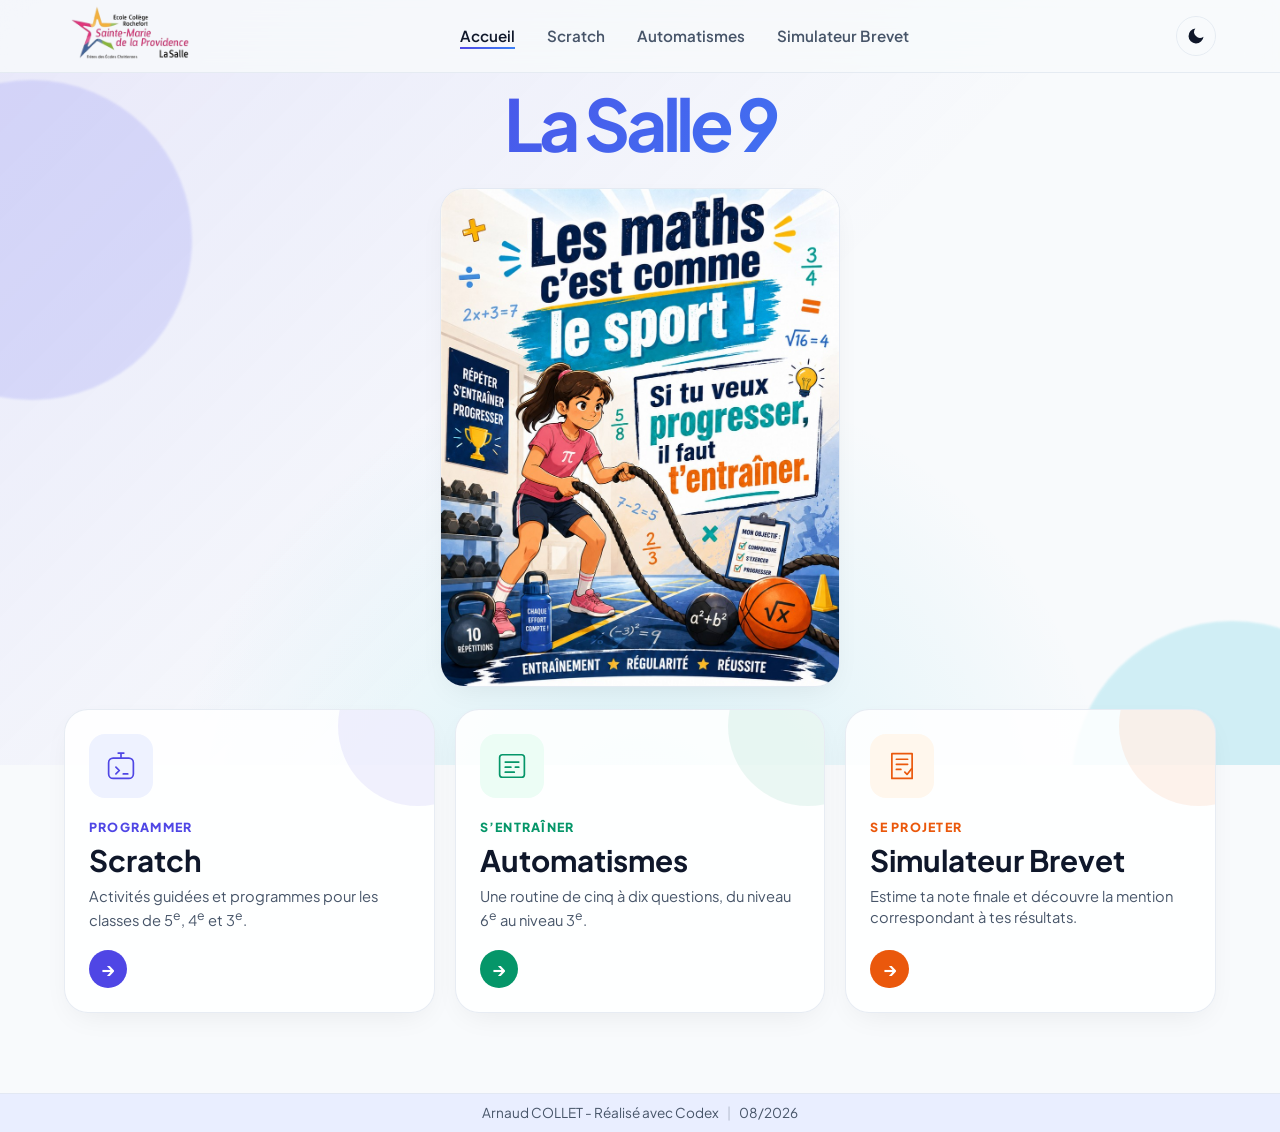
==== commit 9d21ebf0: "Disable multilingual interface" ====
--- a/index.html
+++ b/index.html
@@ -11,7 +11,7 @@
   <meta name="theme-color" content="#0b0f19" media="(prefers-color-scheme: dark)">
   <link rel="icon" href="assets/favicon.svg" type="image/svg+xml">
   <title>La Salle 9 - Accueil</title>
-  <link rel="stylesheet" href="css/style.css?v=33">
+  <link rel="stylesheet" href="css/style.css?v=34">
   <link rel="stylesheet" href="css/accueil.css?v=8">
 </head>
 
@@ -130,8 +130,6 @@
     </div>
   </footer>
 
-  <script src="js/translations.js?v=2"></script>
-  <script src="js/i18n.js?v=2"></script>
   <script src="js/main.js?v=3"></script>
 </body>
 
--- a/css/style.css
+++ b/css/style.css
@@ -341,7 +341,7 @@
   padding: 0.35rem;
   border: 1px solid var(--card-border, #e2e8f0);
   border-radius: 0.75rem;
-  background: var(--card-bg, #ffffff);
+  background: var(--bg-secondary, #ffffff);
   box-shadow: var(--shadow-lg);
 }
 
@@ -379,7 +379,7 @@
 
 [data-theme="dark"] .lang-select-trigger,
 [data-theme="dark"] .lang-menu {
-  background: var(--card-bg, #1e293b);
+  background: var(--bg-secondary, #111827);
   border-color: var(--card-border, #334155);
   color: var(--text-primary, #f8fafc);
 }
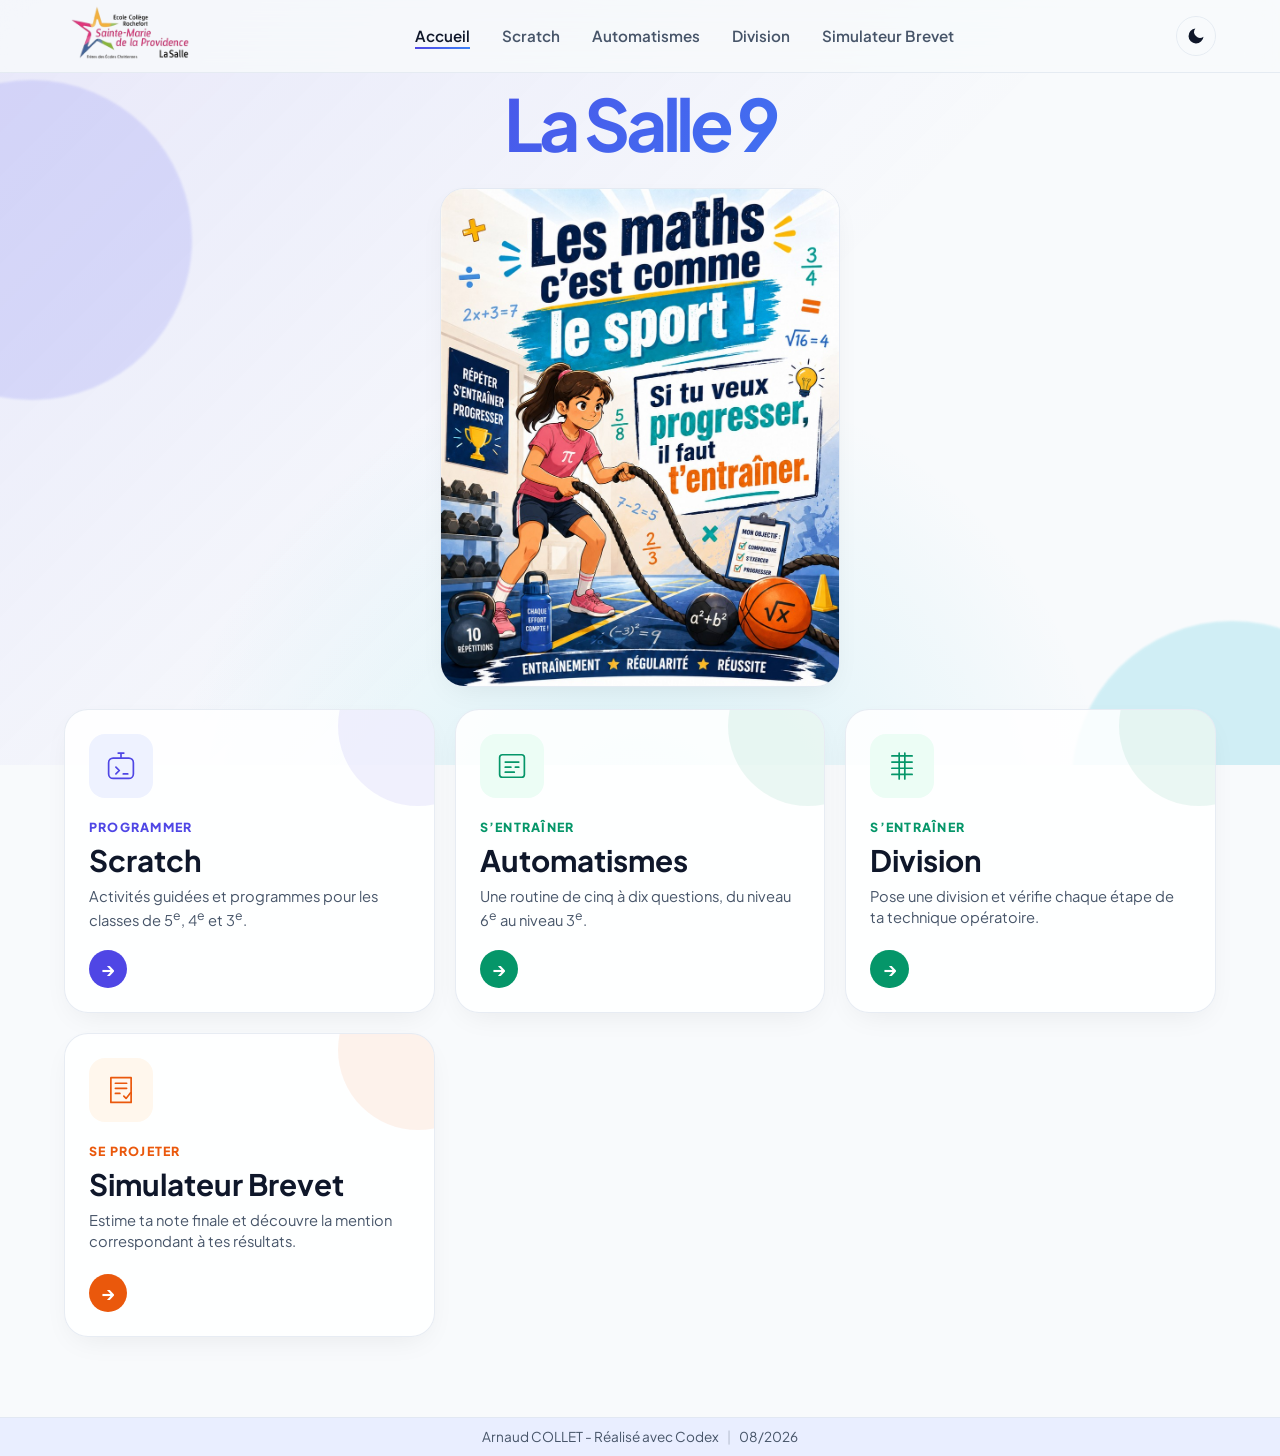
==== commit 1e2d55ac: "Add long division practice page" ====
--- a/index.html
+++ b/index.html
@@ -27,6 +27,7 @@
           <li><a href="index.html" class="nav-link active" aria-current="page" data-i18n="nav.home">Accueil</a></li>
           <li><a href="scratch.html" class="nav-link" data-i18n="nav.scratch">Scratch</a></li>
           <li><a href="automatismes/index.html" class="nav-link" data-i18n="nav.automatismes">Automatismes</a></li>
+          <li><a href="division.html" class="nav-link">Division</a></li>
           <li><a href="calculateur-brevet.html" class="nav-link" data-i18n="nav.brevet">Simulateur Brevet</a></li>
         </ul>
       </nav>
@@ -96,6 +97,14 @@
           <span class="portal-arrow" aria-hidden="true">→</span>
         </a>
 
+        <a class="portal-card portal-card-auto" href="division.html">
+          <span class="portal-card-icon" aria-hidden="true">
+            <svg viewBox="0 0 64 64"><path d="M14 14h36M14 25h36M14 36h36M14 47h36"/><path d="M27 9v46M37 9v46"/></svg>
+          </span>
+          <span class="portal-card-copy"><span class="portal-kicker">S’entraîner</span><strong>Division</strong><span>Pose une division et vérifie chaque étape de ta technique opératoire.</span></span>
+          <span class="portal-arrow" aria-hidden="true">→</span>
+        </a>
+
         <a class="portal-card portal-card-brevet" href="calculateur-brevet.html">
           <span class="portal-card-icon" aria-hidden="true">
             <svg viewBox="0 0 64 64">
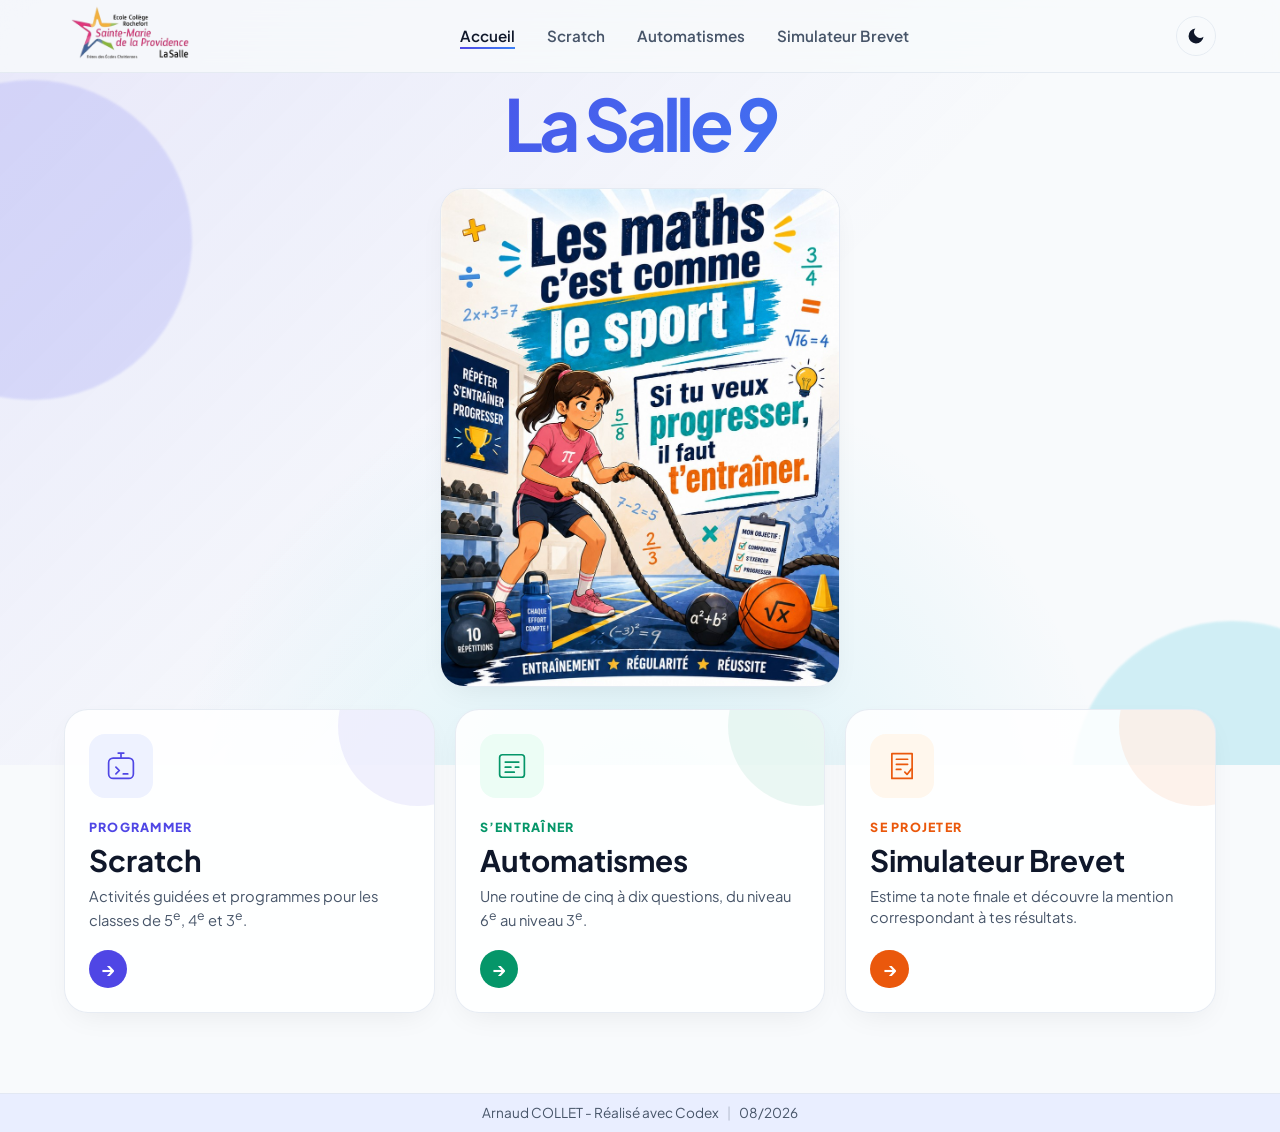
==== commit 22cc4f60: "Remove long division practice page" ====
--- a/index.html
+++ b/index.html
@@ -27,7 +27,6 @@
           <li><a href="index.html" class="nav-link active" aria-current="page" data-i18n="nav.home">Accueil</a></li>
           <li><a href="scratch.html" class="nav-link" data-i18n="nav.scratch">Scratch</a></li>
           <li><a href="automatismes/index.html" class="nav-link" data-i18n="nav.automatismes">Automatismes</a></li>
-          <li><a href="division.html" class="nav-link">Division</a></li>
           <li><a href="calculateur-brevet.html" class="nav-link" data-i18n="nav.brevet">Simulateur Brevet</a></li>
         </ul>
       </nav>
@@ -97,14 +96,6 @@
           <span class="portal-arrow" aria-hidden="true">→</span>
         </a>
 
-        <a class="portal-card portal-card-auto" href="division.html">
-          <span class="portal-card-icon" aria-hidden="true">
-            <svg viewBox="0 0 64 64"><path d="M14 14h36M14 25h36M14 36h36M14 47h36"/><path d="M27 9v46M37 9v46"/></svg>
-          </span>
-          <span class="portal-card-copy"><span class="portal-kicker">S’entraîner</span><strong>Division</strong><span>Pose une division et vérifie chaque étape de ta technique opératoire.</span></span>
-          <span class="portal-arrow" aria-hidden="true">→</span>
-        </a>
-
         <a class="portal-card portal-card-brevet" href="calculateur-brevet.html">
           <span class="portal-card-icon" aria-hidden="true">
             <svg viewBox="0 0 64 64">
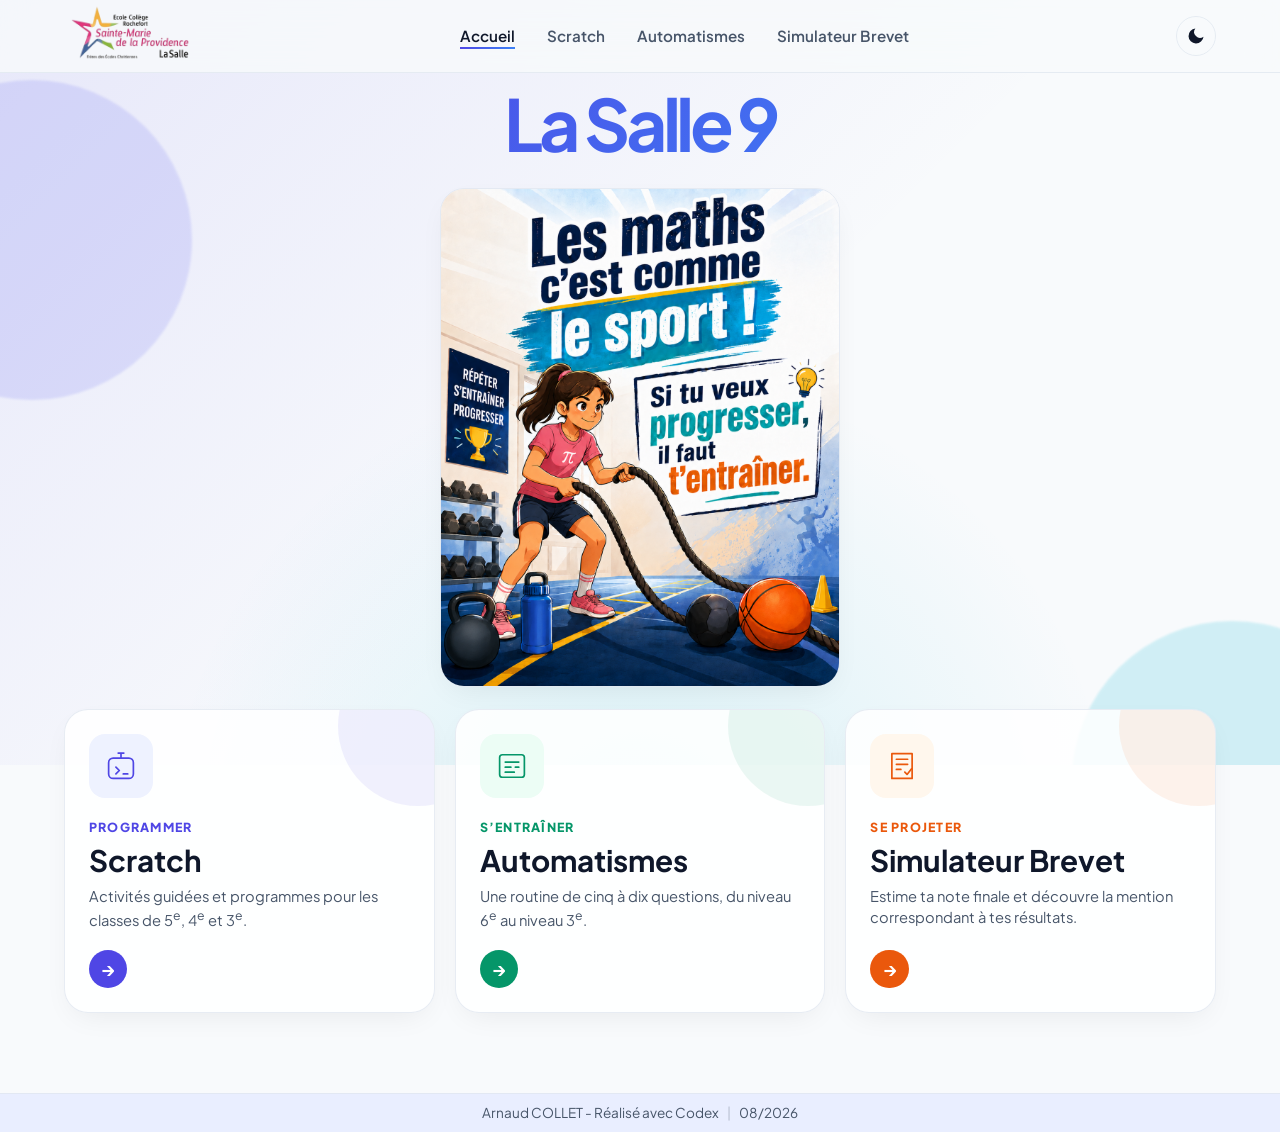
==== commit 2829e0a9: "Remplace les images d'accueil" ====
--- a/index.html
+++ b/index.html
@@ -57,7 +57,7 @@
       <div class="portal-orb portal-orb-two"></div>
       <div class="container portal-hero-content">
         <h1><span data-i18n="home.title">La Salle 9</span></h1>
-        <img class="portal-illustration" src="assets/accueil-effort.jpg"
+        <img class="portal-illustration" src="assets/accueil-effort-fille.png"
           alt="Les maths, c’est comme le sport : pour progresser, il faut s’entraîner"
           width="900" height="1125" decoding="async" fetchpriority="high">
       </div>
